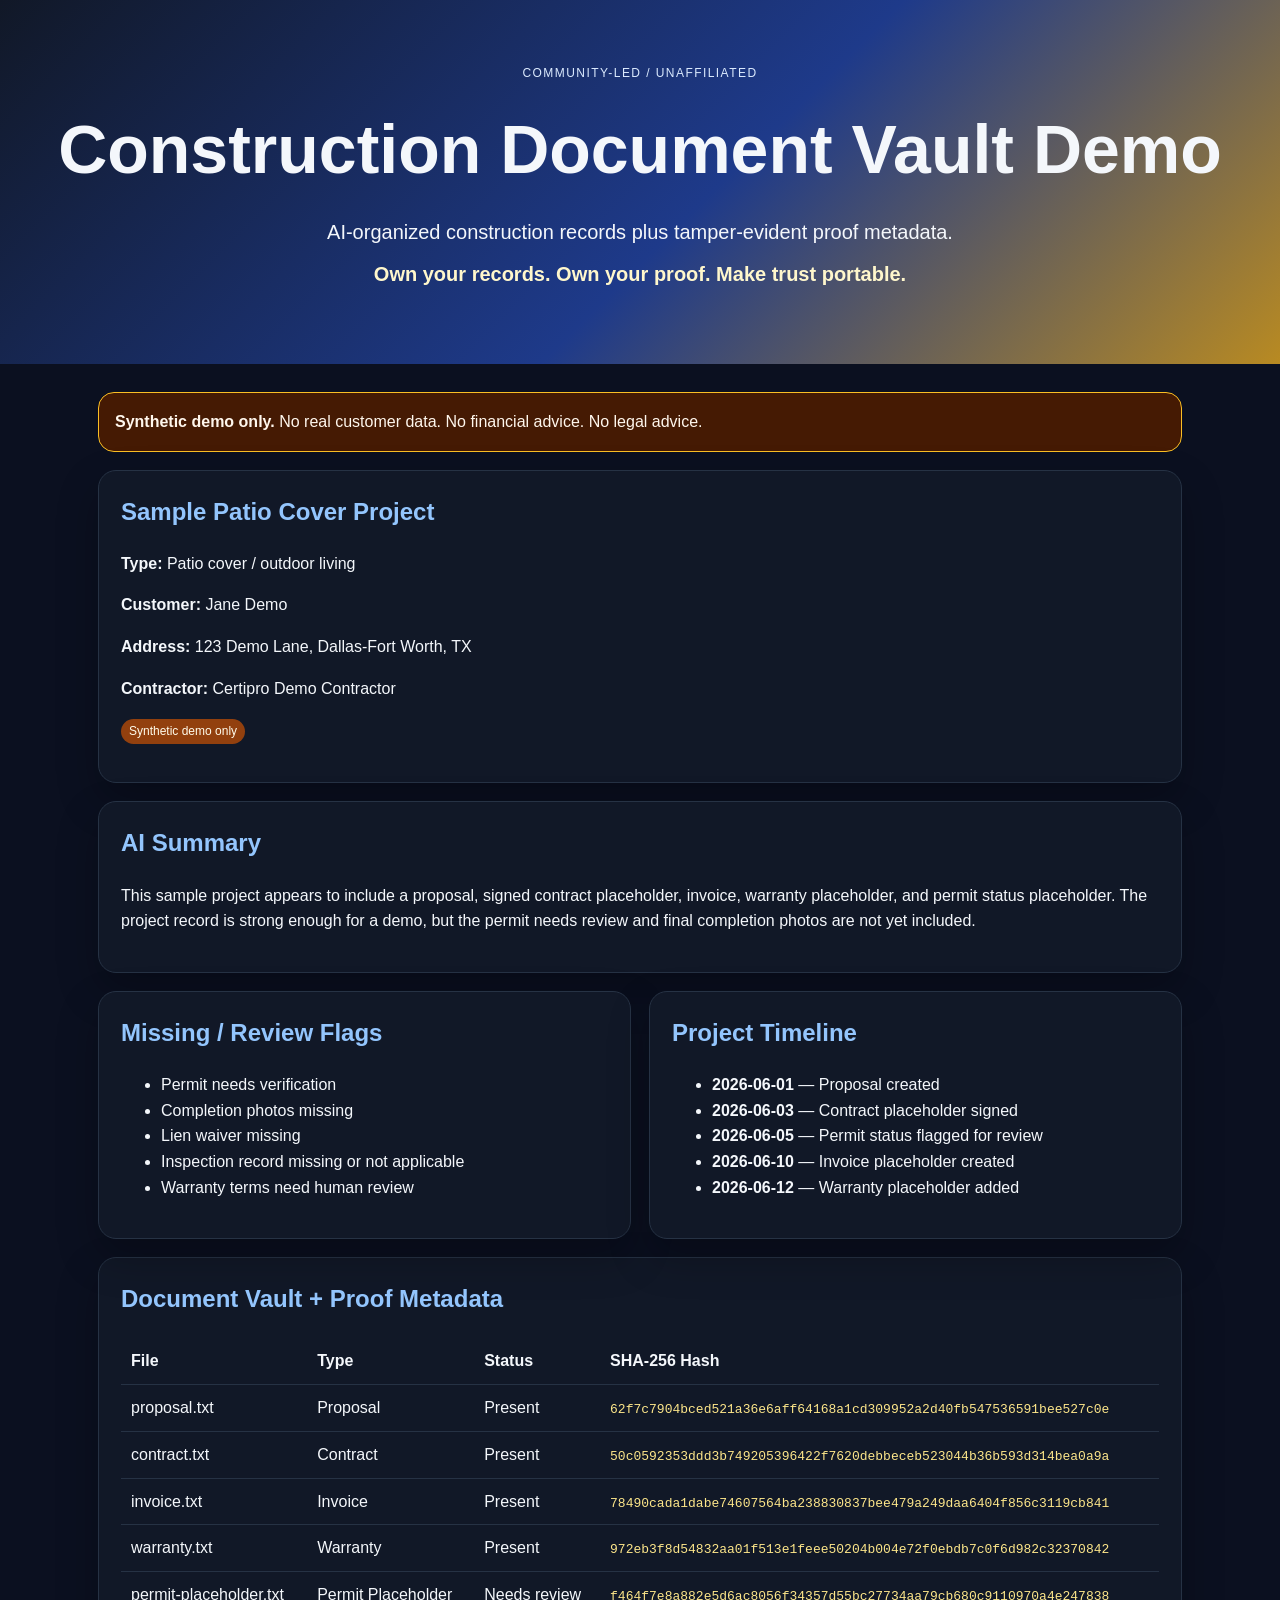
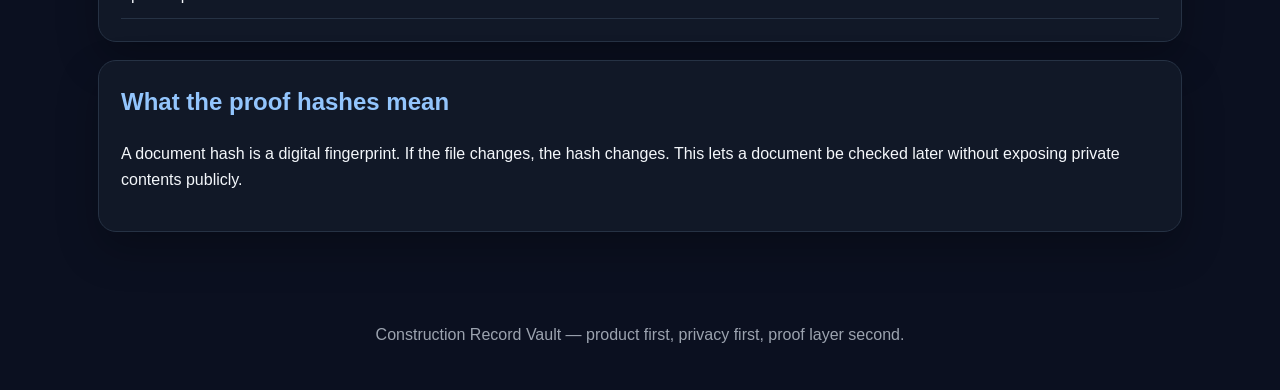
==== demo/index.html @ f5368127 "docs: publish product-first construction record vault materials" ====
<!doctype html>
<html lang="en">
<head>
  <meta charset="utf-8">
  <meta name="viewport" content="width=device-width, initial-scale=1">
  <title>Construction Record Vault Demo</title>
  <link rel="stylesheet" href="styles.css">
</head>
<body>
  <header class="hero">
    <div class="eyebrow">Community-led / unaffiliated</div>
    <h1>Construction Document Vault Demo</h1>
    <p>AI-organized construction records plus tamper-evident proof metadata.</p>
    <p class="tagline">Own your records. Own your proof. Make trust portable.</p>
  </header>

  <main>
    <section class="notice">
      <strong>Synthetic demo only.</strong> No real customer data. No financial advice. No legal advice.
    </section>

    <section class="card" id="project-profile"></section>
    <section class="card" id="ai-summary"></section>
    <section class="grid">
      <div class="card" id="missing-flags"></div>
      <div class="card" id="timeline"></div>
    </section>
    <section class="card" id="documents"></section>
    <section class="card proof-note">
      <h2>What the proof hashes mean</h2>
      <p>A document hash is a digital fingerprint. If the file changes, the hash changes. This lets a document be checked later without exposing private contents publicly.</p>
    </section>
  </main>

  <footer>
    <p>Construction Record Vault — product first, privacy first, proof layer second.</p>
  </footer>
  <script src="app.js"></script>
</body>
</html>
---- demo/styles.css ----
*{box-sizing:border-box}body{margin:0;font-family:Inter,Arial,sans-serif;background:#0b1020;color:#f4f7fb;line-height:1.6}.hero{padding:64px 24px;text-align:center;background:linear-gradient(135deg,#111827,#1e3a8a 55%,#b88a22)}.eyebrow{text-transform:uppercase;letter-spacing:.12em;font-size:12px;color:#dbeafe}.hero h1{font-size:clamp(34px,6vw,68px);margin:12px 0}.hero p{font-size:20px;max-width:850px;margin:10px auto}.tagline{font-weight:800;color:#fff7cc}main{max-width:1120px;margin:0 auto;padding:28px 18px}.notice{border:1px solid #fbbf24;background:#451a03;color:#fff7ed;padding:16px;border-radius:16px;margin-bottom:18px}.card{background:#111827;border:1px solid #263244;border-radius:18px;padding:22px;margin:18px 0;box-shadow:0 18px 40px rgba(0,0,0,.25)}.grid{display:grid;grid-template-columns:repeat(auto-fit,minmax(280px,1fr));gap:18px}.grid .card{margin:0}h2{margin-top:0;color:#93c5fd}table{width:100%;border-collapse:collapse;overflow:auto}th,td{border-bottom:1px solid #263244;padding:10px;text-align:left;vertical-align:top}code{word-break:break-all;color:#fde68a}.badge{display:inline-block;padding:3px 8px;border-radius:999px;background:#1e40af;color:#dbeafe;font-size:12px}.warn{background:#92400e;color:#fffbeb}footer{text-align:center;padding:28px;color:#9ca3af}
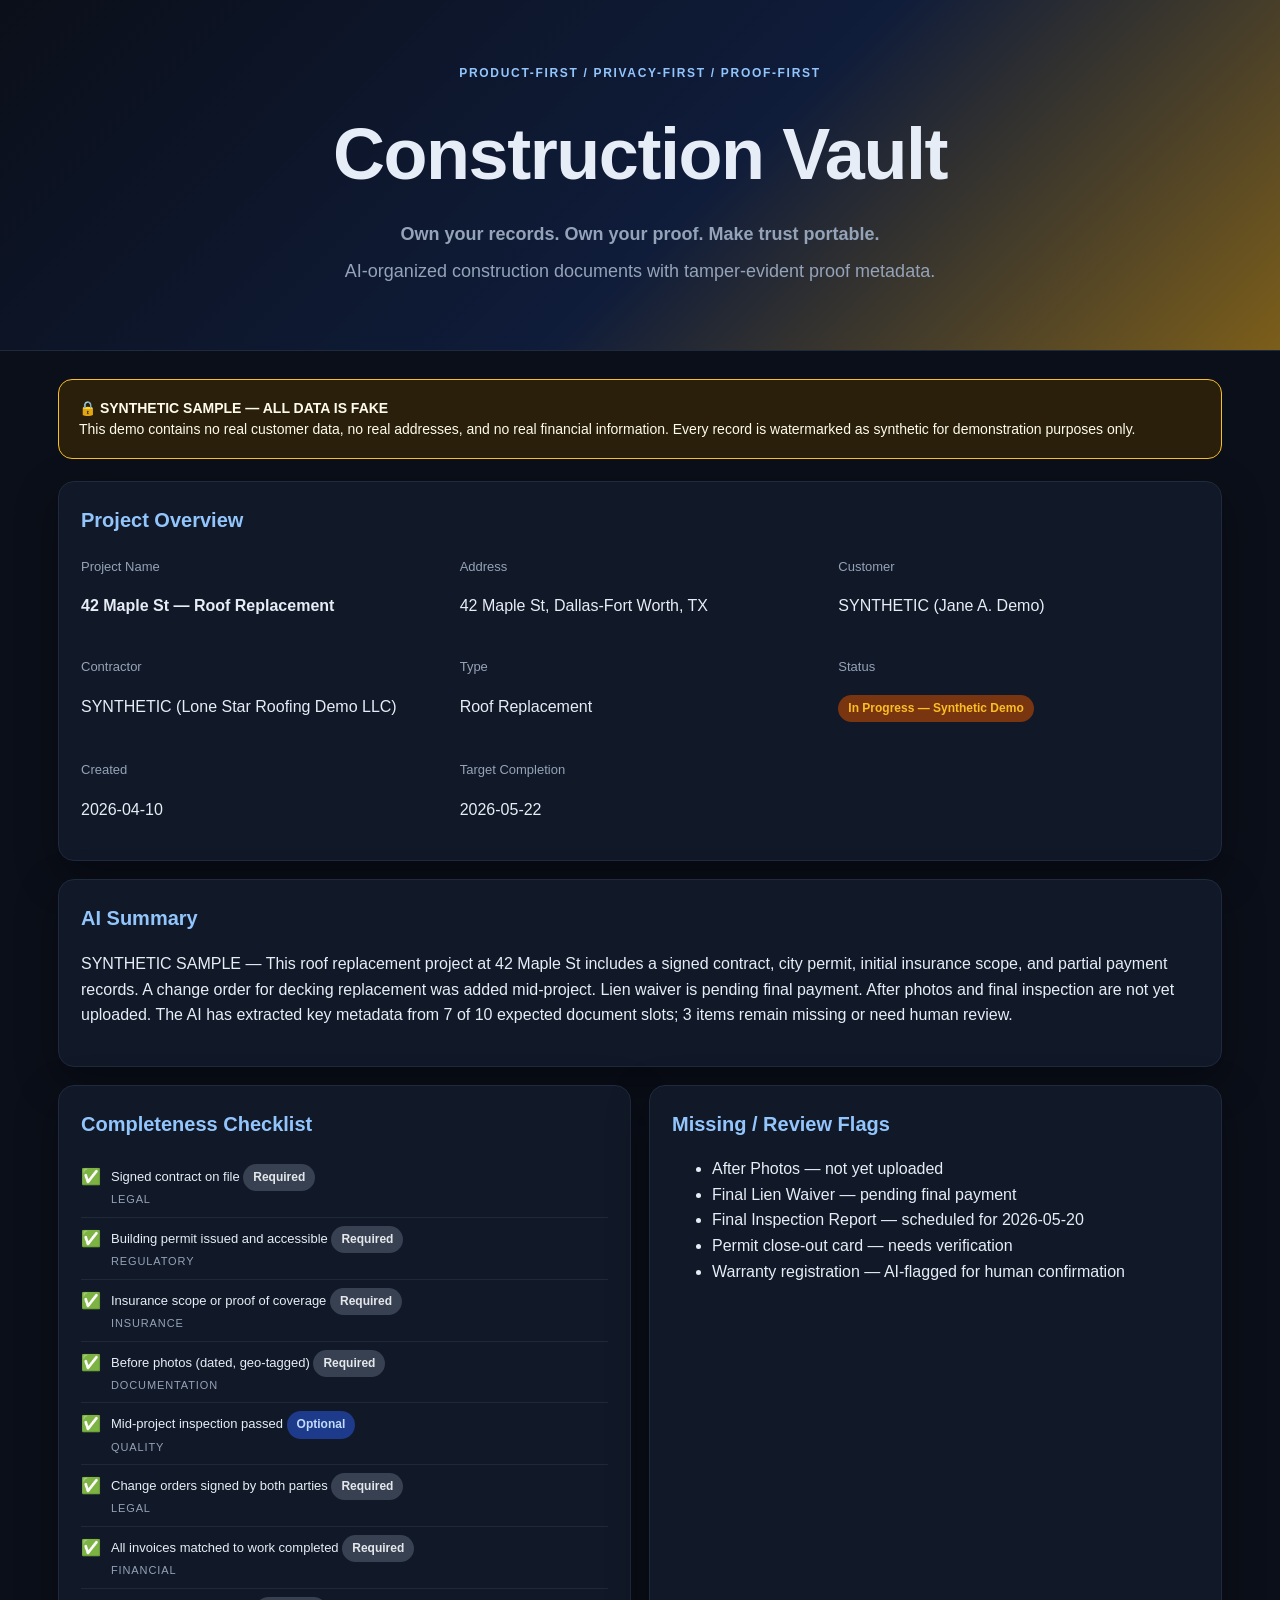
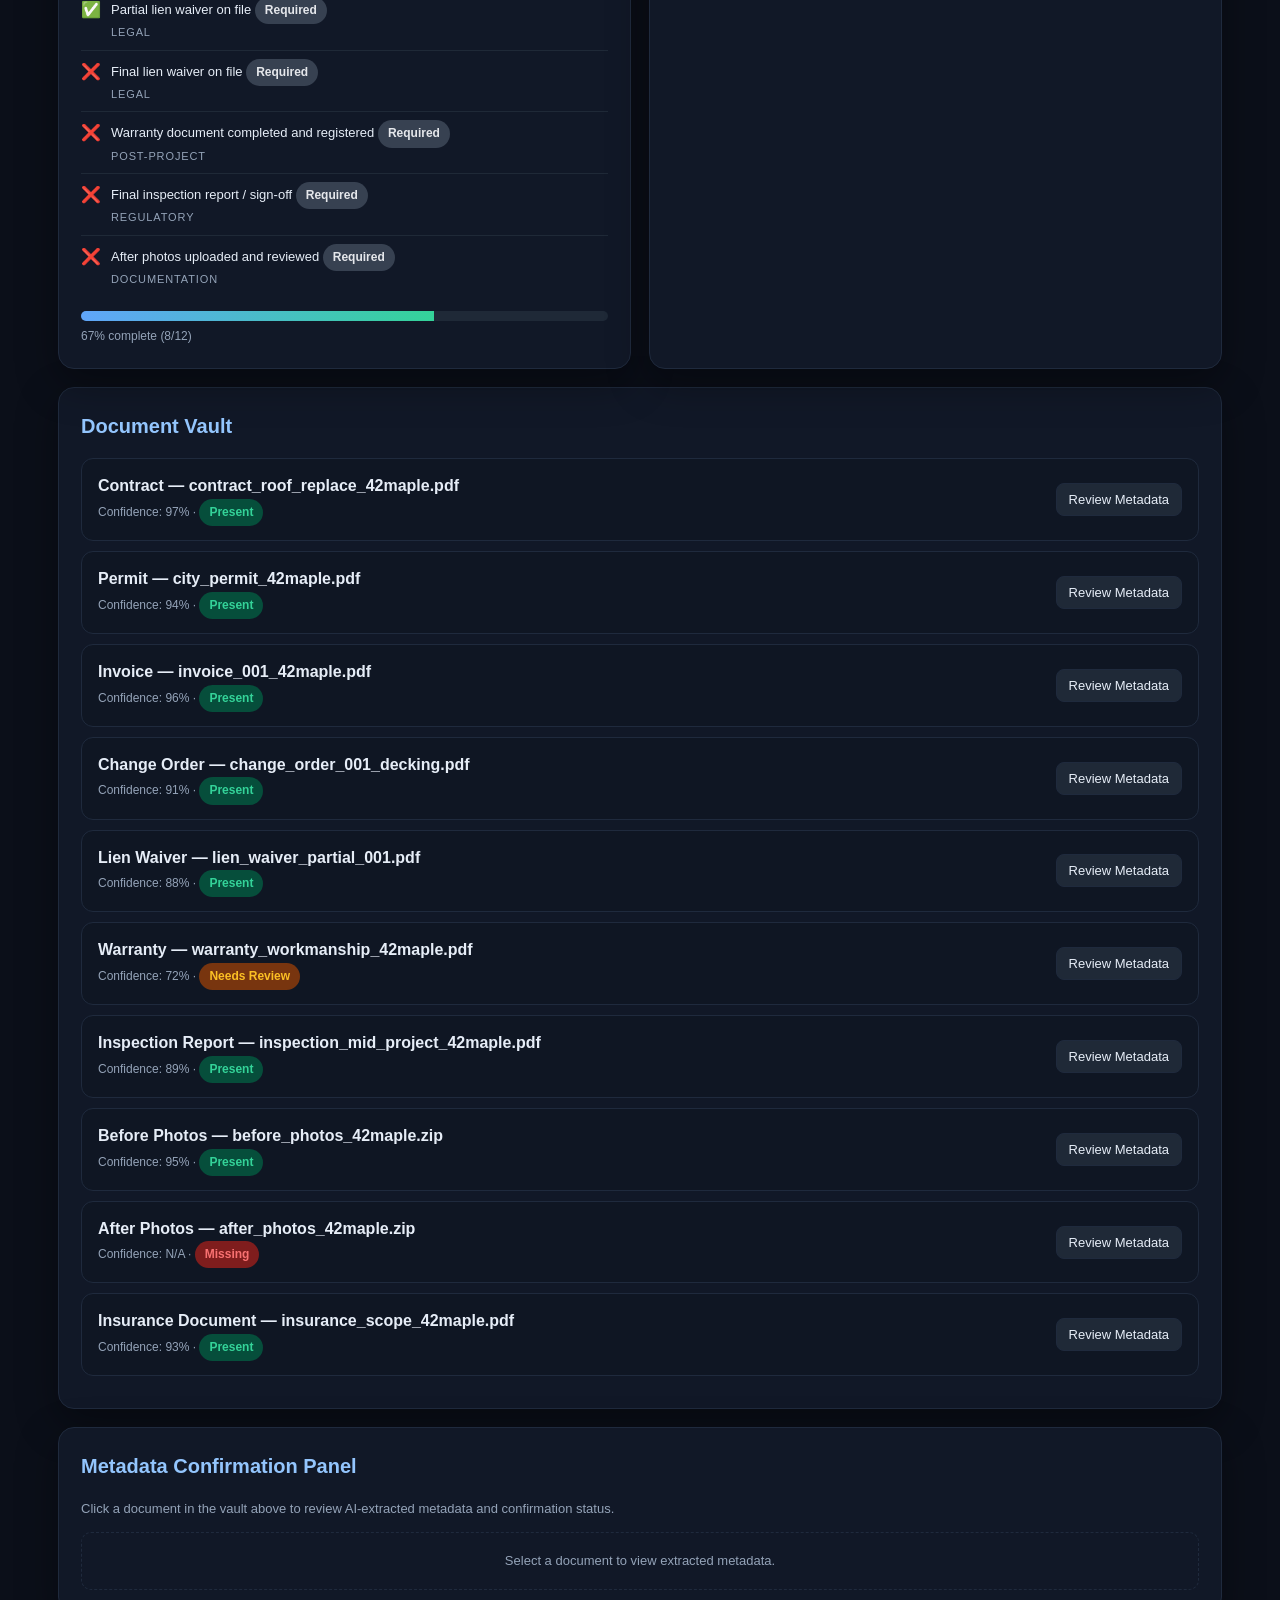
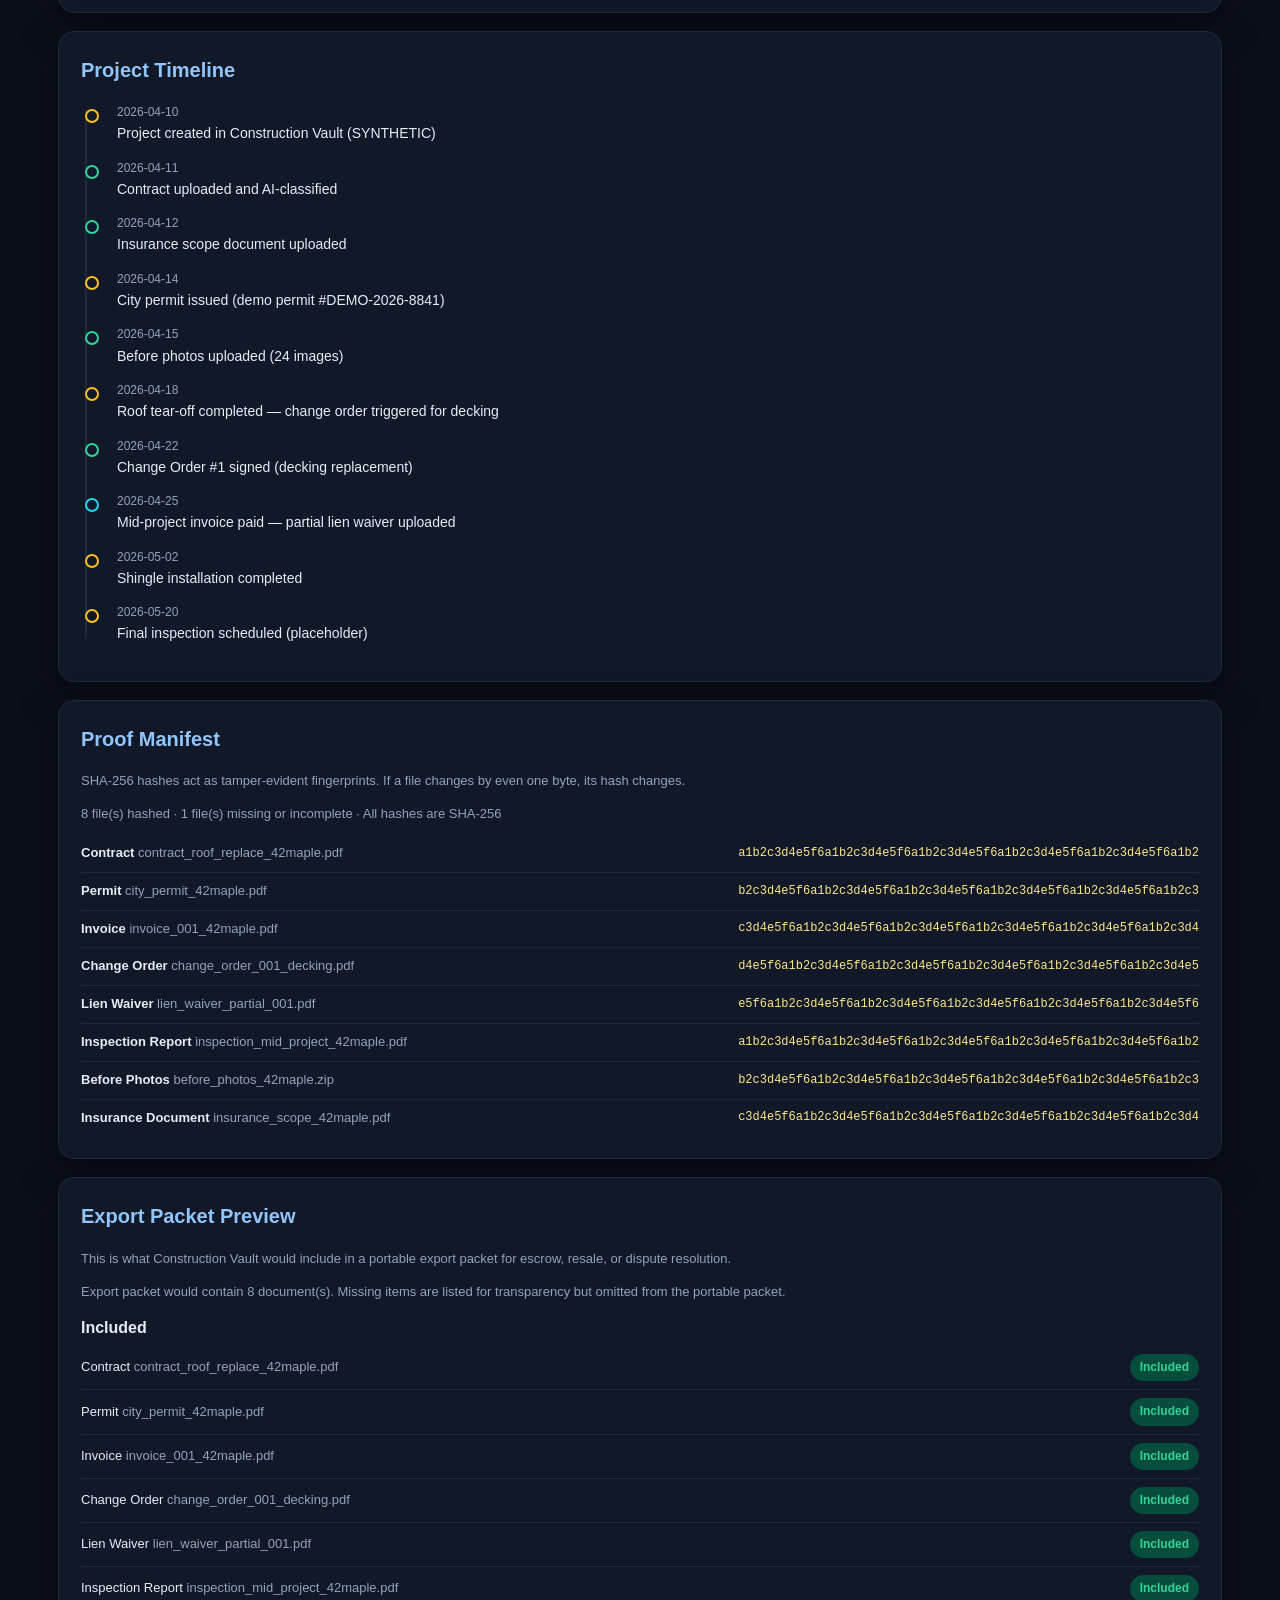
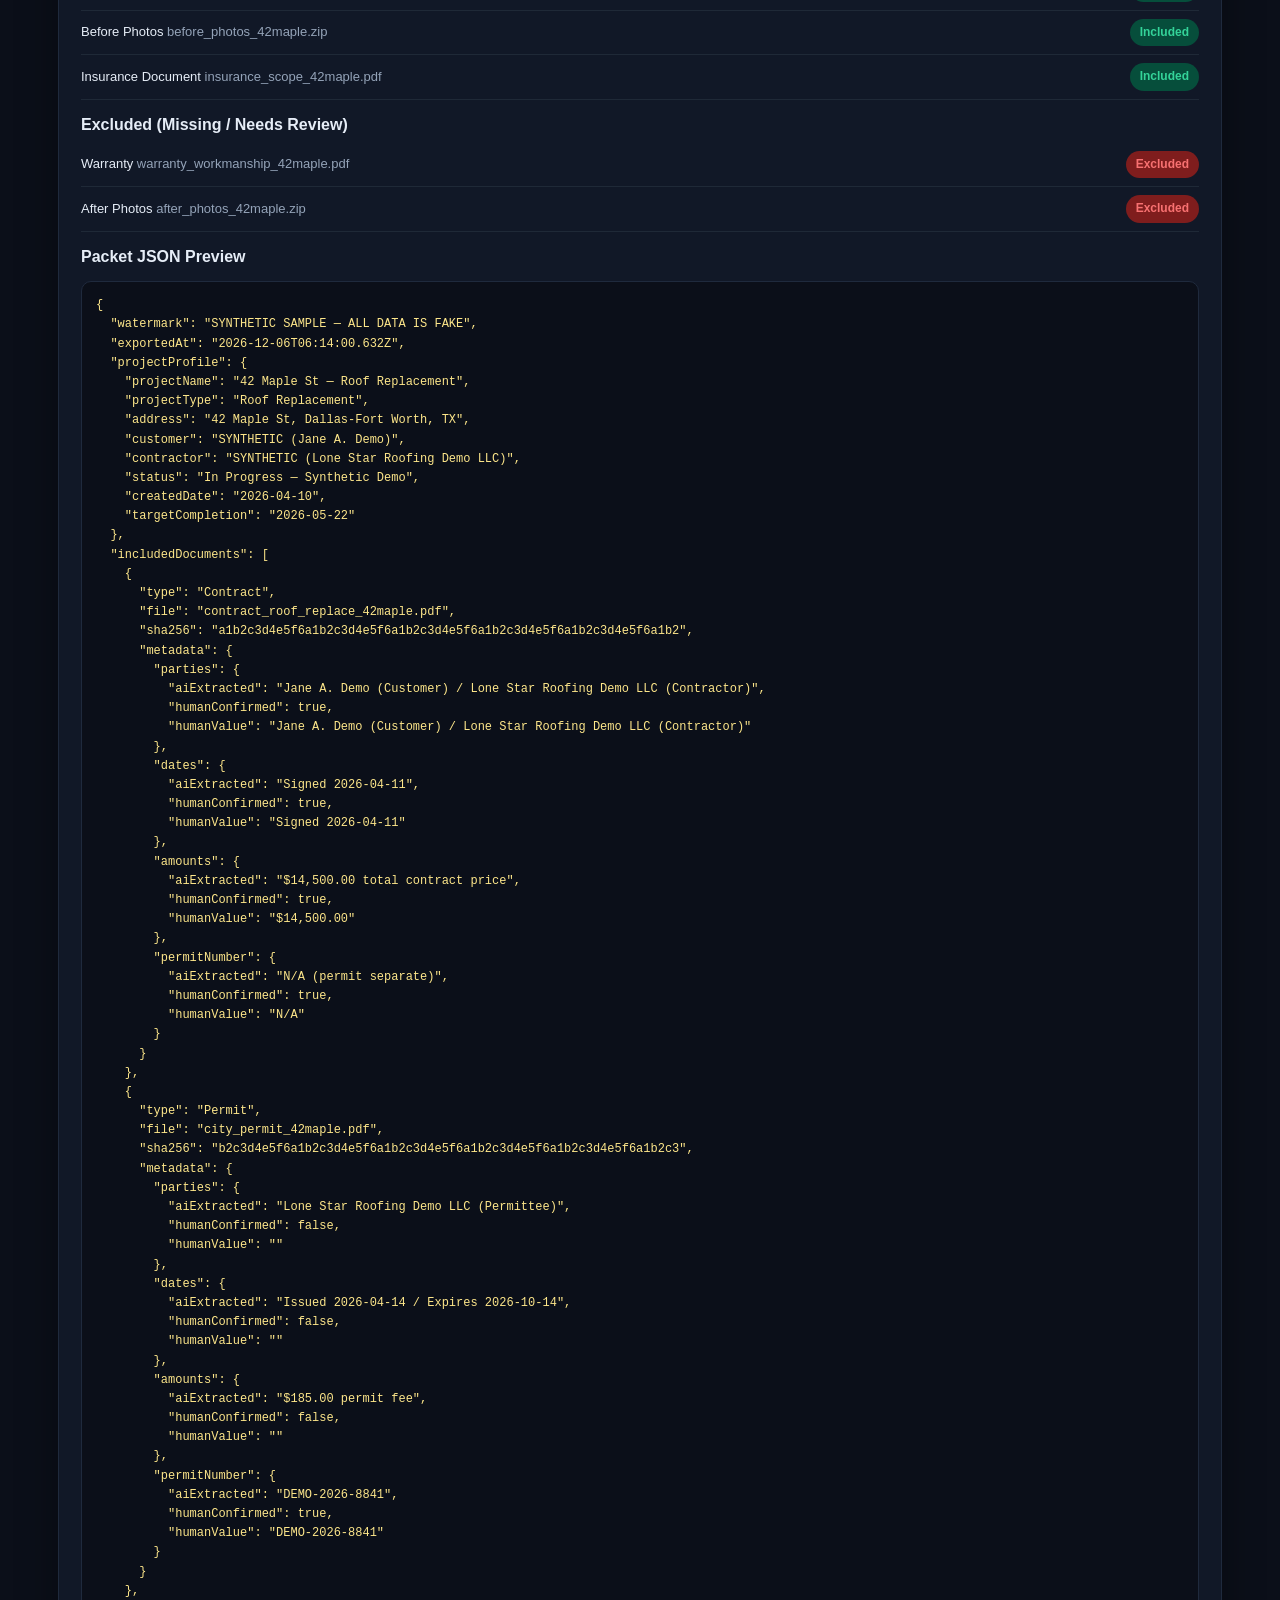
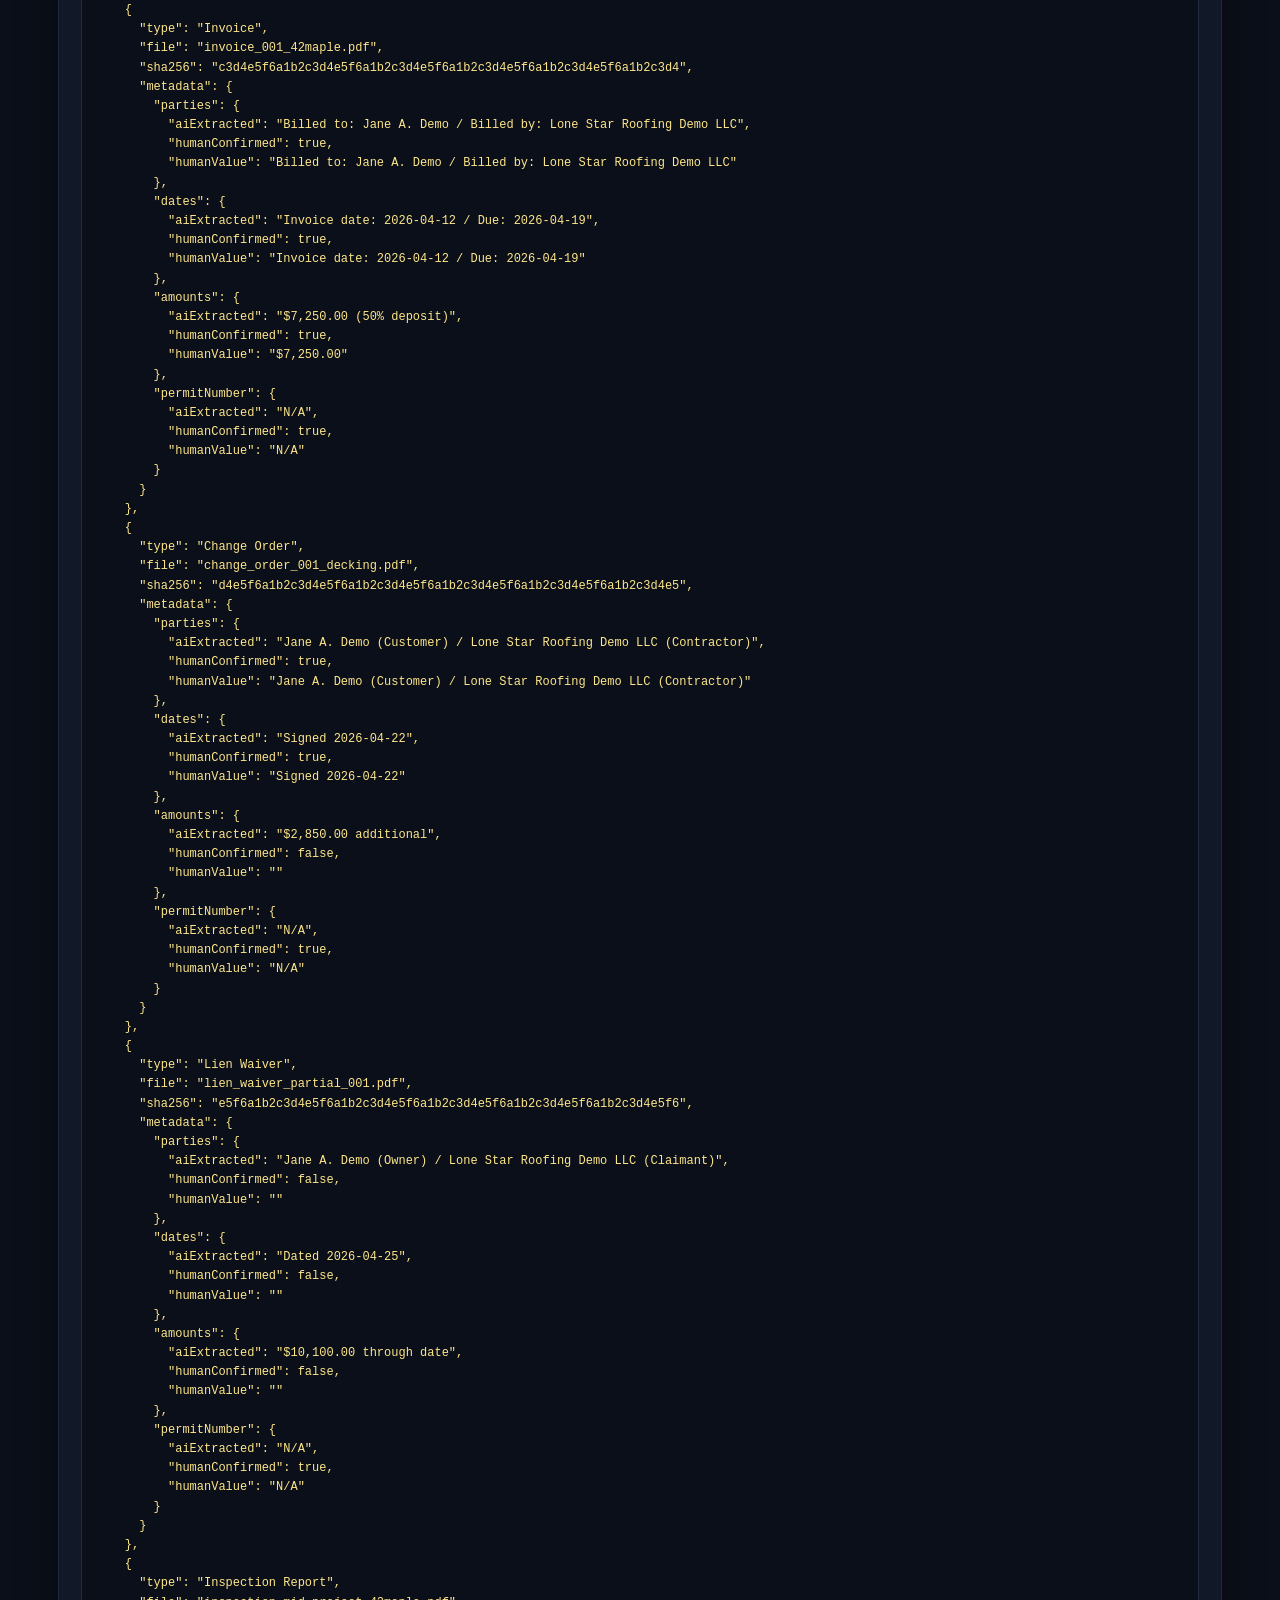
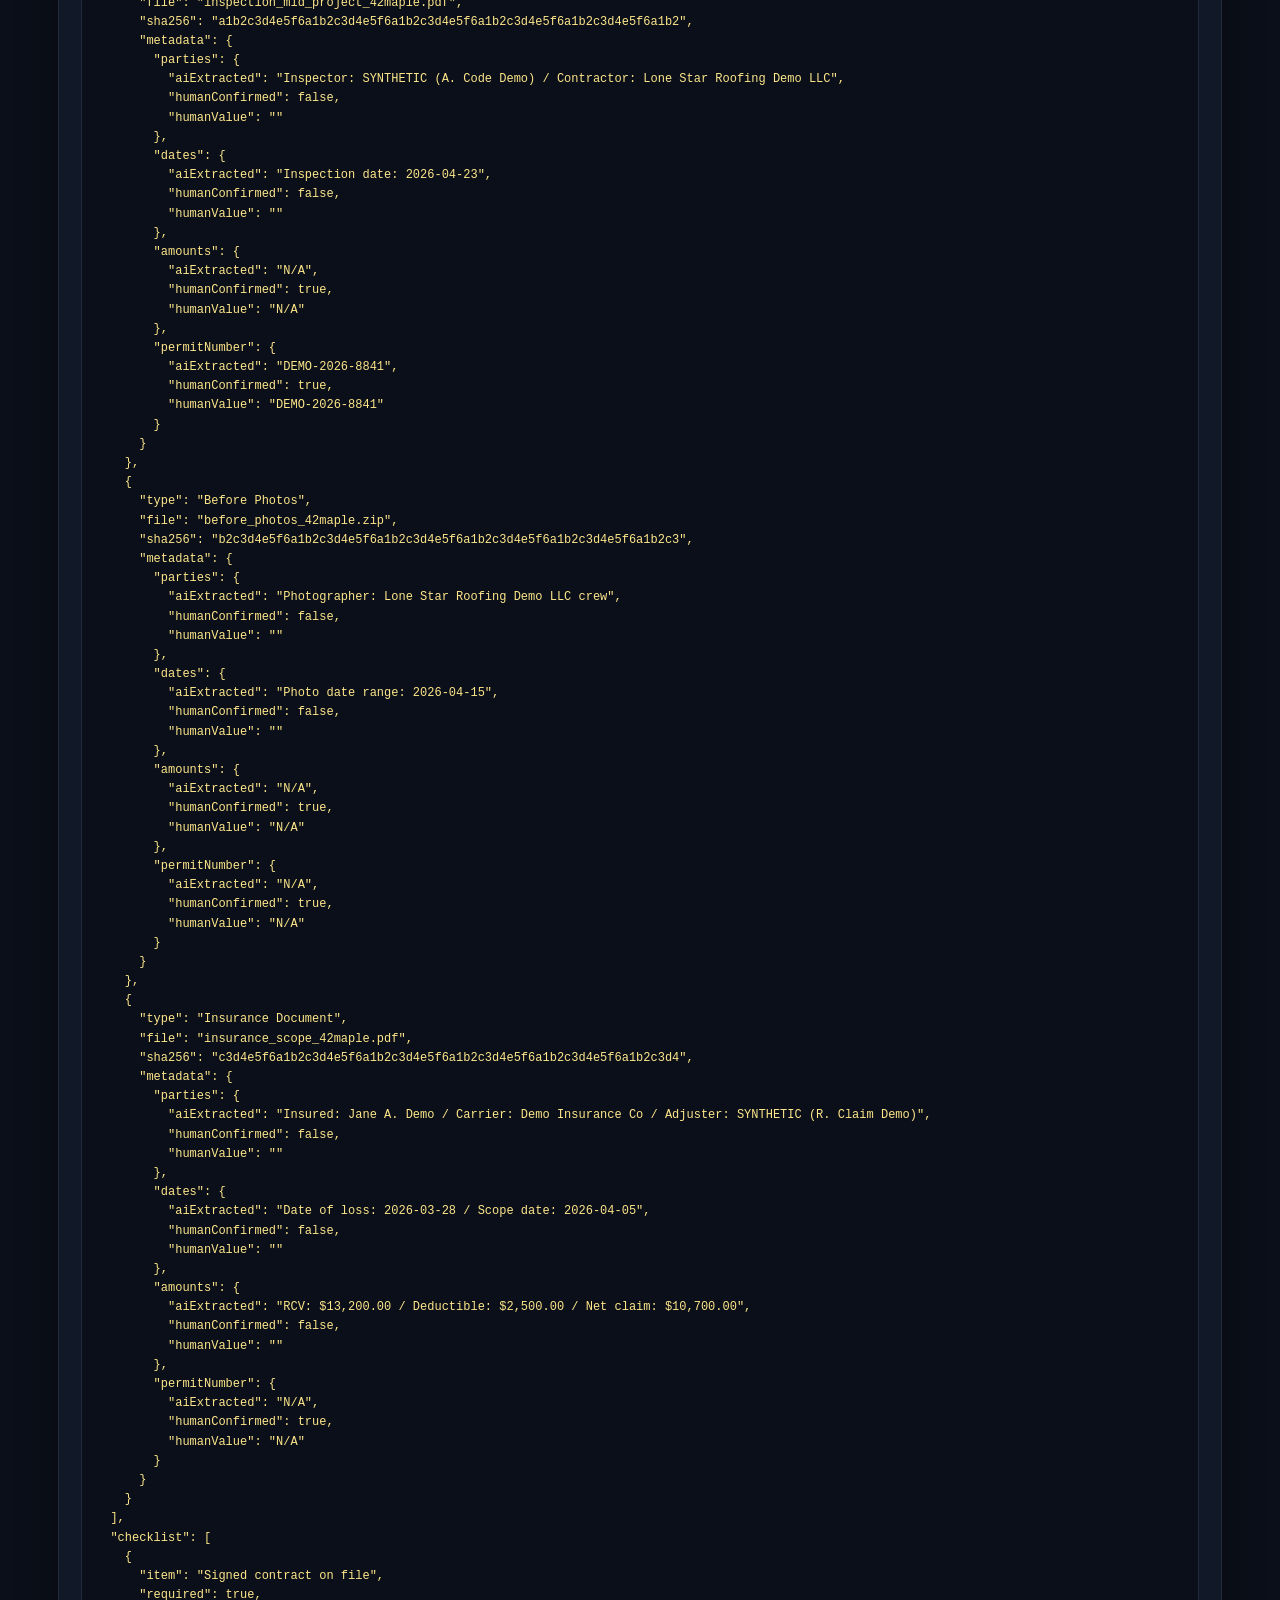
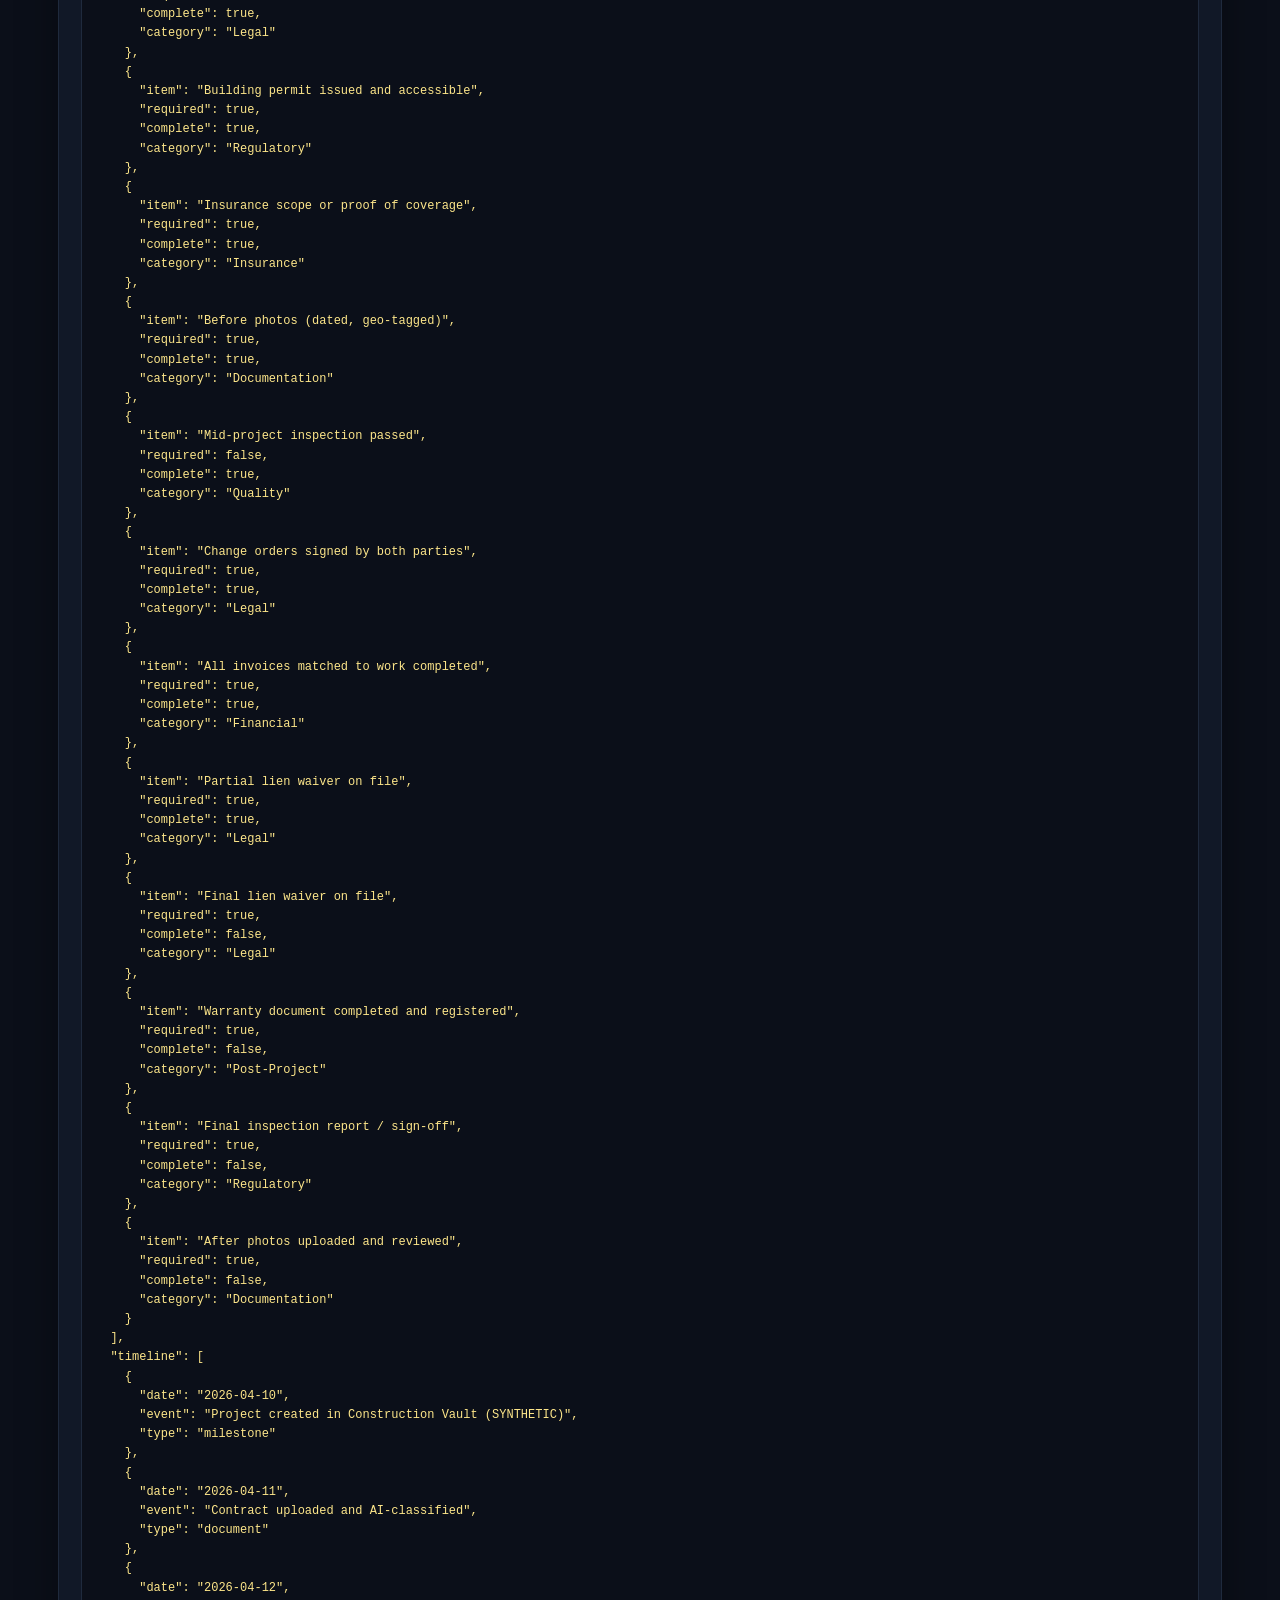
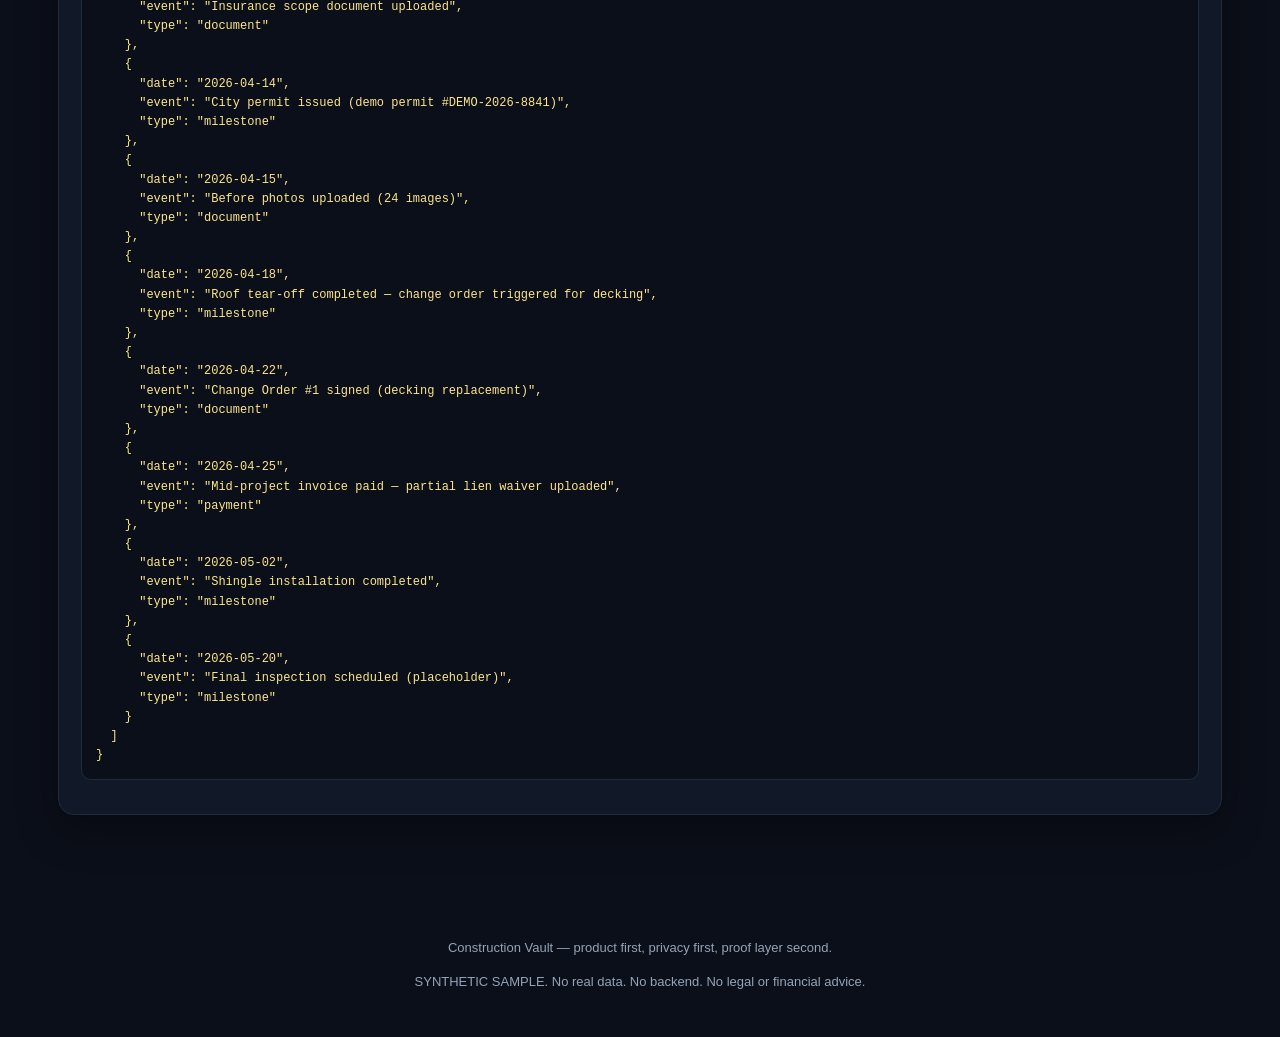
==== commit b4579e29: "feat: rebrand to Construction Vault, rebuild demo + website - Rebrand from Construction Record Vault" ====
--- a/demo/index.html
+++ b/demo/index.html
@@ -3,37 +3,75 @@
 <head>
   <meta charset="utf-8">
   <meta name="viewport" content="width=device-width, initial-scale=1">
-  <title>Construction Record Vault Demo</title>
+  <title>Construction Vault Demo</title>
   <link rel="stylesheet" href="styles.css">
 </head>
 <body>
   <header class="hero">
-    <div class="eyebrow">Community-led / unaffiliated</div>
-    <h1>Construction Document Vault Demo</h1>
-    <p>AI-organized construction records plus tamper-evident proof metadata.</p>
+    <div class="eyebrow">Product-first / privacy-first / proof-first</div>
+    <h1>Construction Vault</h1>
     <p class="tagline">Own your records. Own your proof. Make trust portable.</p>
+    <p>AI-organized construction documents with tamper-evident proof metadata.</p>
   </header>
 
   <main>
-    <section class="notice">
-      <strong>Synthetic demo only.</strong> No real customer data. No financial advice. No legal advice.
+    <section class="notice" role="alert">
+      <strong>🔒 SYNTHETIC SAMPLE — ALL DATA IS FAKE</strong><br>
+      This demo contains no real customer data, no real addresses, and no real financial information. Every record is watermarked as synthetic for demonstration purposes only.
     </section>
 
     <section class="card" id="project-profile"></section>
+
     <section class="card" id="ai-summary"></section>
+
     <section class="grid">
+      <div class="card" id="checklist">
+        <h2>Completeness Checklist</h2>
+        <div id="checklist-content"></div>
+        <div class="progress-wrap" aria-label="Checklist progress">
+          <div class="progress-track">
+            <div class="progress-fill" id="checklist-progress"></div>
+          </div>
+          <div class="progress-label" id="checklist-label">0%</div>
+        </div>
+      </div>
       <div class="card" id="missing-flags"></div>
-      <div class="card" id="timeline"></div>
     </section>
-    <section class="card" id="documents"></section>
-    <section class="card proof-note">
-      <h2>What the proof hashes mean</h2>
-      <p>A document hash is a digital fingerprint. If the file changes, the hash changes. This lets a document be checked later without exposing private contents publicly.</p>
+
+    <section class="card" id="documents">
+      <h2>Document Vault</h2>
+      <div id="documents-content"></div>
+    </section>
+
+    <section class="card" id="metadata-panel">
+      <h2>Metadata Confirmation Panel</h2>
+      <p class="subtle">Click a document in the vault above to review AI-extracted metadata and confirmation status.</p>
+      <div id="metadata-content">
+        <div class="empty-state">Select a document to view extracted metadata.</div>
+      </div>
+    </section>
+
+    <section class="card" id="timeline">
+      <h2>Project Timeline</h2>
+      <div id="timeline-content"></div>
+    </section>
+
+    <section class="card" id="proof-manifest">
+      <h2>Proof Manifest</h2>
+      <p class="subtle">SHA-256 hashes act as tamper-evident fingerprints. If a file changes by even one byte, its hash changes.</p>
+      <div id="manifest-content"></div>
+    </section>
+
+    <section class="card" id="export-preview">
+      <h2>Export Packet Preview</h2>
+      <p class="subtle">This is what Construction Vault would include in a portable export packet for escrow, resale, or dispute resolution.</p>
+      <div id="export-content"></div>
     </section>
   </main>
 
   <footer>
-    <p>Construction Record Vault — product first, privacy first, proof layer second.</p>
+    <p>Construction Vault — product first, privacy first, proof layer second.</p>
+    <p class="subtle">SYNTHETIC SAMPLE. No real data. No backend. No legal or financial advice.</p>
   </footer>
   <script src="app.js"></script>
 </body>
--- a/demo/styles.css
+++ b/demo/styles.css
@@ -1 +1,195 @@
-*{box-sizing:border-box}body{margin:0;font-family:Inter,Arial,sans-serif;background:#0b1020;color:#f4f7fb;line-height:1.6}.hero{padding:64px 24px;text-align:center;background:linear-gradient(135deg,#111827,#1e3a8a 55%,#b88a22)}.eyebrow{text-transform:uppercase;letter-spacing:.12em;font-size:12px;color:#dbeafe}.hero h1{font-size:clamp(34px,6vw,68px);margin:12px 0}.hero p{font-size:20px;max-width:850px;margin:10px auto}.tagline{font-weight:800;color:#fff7cc}main{max-width:1120px;margin:0 auto;padding:28px 18px}.notice{border:1px solid #fbbf24;background:#451a03;color:#fff7ed;padding:16px;border-radius:16px;margin-bottom:18px}.card{background:#111827;border:1px solid #263244;border-radius:18px;padding:22px;margin:18px 0;box-shadow:0 18px 40px rgba(0,0,0,.25)}.grid{display:grid;grid-template-columns:repeat(auto-fit,minmax(280px,1fr));gap:18px}.grid .card{margin:0}h2{margin-top:0;color:#93c5fd}table{width:100%;border-collapse:collapse;overflow:auto}th,td{border-bottom:1px solid #263244;padding:10px;text-align:left;vertical-align:top}code{word-break:break-all;color:#fde68a}.badge{display:inline-block;padding:3px 8px;border-radius:999px;background:#1e40af;color:#dbeafe;font-size:12px}.warn{background:#92400e;color:#fffbeb}footer{text-align:center;padding:28px;color:#9ca3af}
+/* Construction Vault Demo Styles — Dark Theme */
+
+:root {
+  --bg: #0b0f19;
+  --surface: #111827;
+  --surface-2: #0f1623;
+  --border: #1f2a3d;
+  --text: #e6edf7;
+  --text-secondary: #94a3b8;
+  --accent: #60a5fa;
+  --accent-2: #93c5fd;
+  --success: #34d399;
+  --warning: #fbbf24;
+  --danger: #f87171;
+  --info: #22d3ee;
+  --gold: #fbbf24;
+}
+
+*{box-sizing:border-box}
+html{scroll-behavior:smooth}
+body{
+  margin:0;
+  font-family:Inter,Segoe UI,Roboto,Helvetica,Arial,sans-serif;
+  background:var(--bg);
+  color:var(--text);
+  line-height:1.6;
+}
+
+.hero{
+  padding:64px 24px 56px;
+  text-align:center;
+  background:linear-gradient(135deg,#0b0f19,#0f1c3a 55%,#7c5e1a);
+  border-bottom:1px solid var(--border);
+}
+.eyebrow{
+  text-transform:uppercase;
+  letter-spacing:.14em;
+  font-size:12px;
+  color:var(--accent-2);
+  font-weight:600;
+}
+.hero h1{
+  font-size:clamp(36px,6vw,72px);
+  margin:14px 0 8px;
+  letter-spacing:-0.02em;
+}
+.hero p{
+  font-size:18px;
+  max-width:880px;
+  margin:8px auto;
+  color:var(--text-secondary);
+}
+.tagline{
+  font-weight:800;
+  color:#fff;
+  font-size:20px;
+}
+
+main{
+  max-width:1200px;
+  margin:0 auto;
+  padding:28px 18px 60px;
+}
+
+.notice{
+  border:1px solid var(--warning);
+  background:#2a1f0b;
+  color:#fffbeb;
+  padding:18px 20px;
+  border-radius:14px;
+  margin-bottom:22px;
+  font-size:14px;
+  line-height:1.5;
+}
+
+.card{
+  background:var(--surface);
+  border:1px solid var(--border);
+  border-radius:16px;
+  padding:22px;
+  margin:18px 0;
+  box-shadow:0 14px 40px rgba(0,0,0,.35);
+}
+
+.grid{
+  display:grid;
+  grid-template-columns:repeat(auto-fit,minmax(320px,1fr));
+  gap:18px;
+}
+.grid .card{margin:0}
+
+h2{margin-top:0;color:var(--accent-2);font-size:20px}
+h3{font-size:16px;color:var(--text);margin:12px 0 6px}
+.subtle{color:var(--text-secondary);font-size:13px;margin:4px 0 12px}
+
+/* Tables */
+table{width:100%;border-collapse:collapse;margin-top:8px;font-size:13px}
+th,td{border-bottom:1px solid var(--border);padding:10px;text-align:left;vertical-align:top}
+th{color:var(--accent-2);font-weight:600}
+code{word-break:break-all;color:#fde68a;font-size:12px}
+
+/* Badges */
+.badge{display:inline-block;padding:4px 10px;border-radius:999px;font-size:12px;font-weight:600;white-space:nowrap}
+.badge-present{background:#064e3b;color:var(--success)}
+.badge-missing{background:#7f1d1d;color:var(--danger)}
+.badge-review{background:#78350f;color:var(--warning)}
+.badge-ai{background:#1e3a8a;color:#bfdbfe}
+.badge-human{background:#065f46;color:#a7f3d0}
+.badge-required{background:#374151;color:#e5e7eb}
+
+/* Document rows */
+.doc-row{
+  border:1px solid var(--border);
+  border-radius:12px;
+  padding:14px 16px;
+  margin:10px 0;
+  background:var(--surface-2);
+  cursor:pointer;
+  transition:transform .08s ease, border-color .15s ease;
+}
+.doc-row:hover{border-color:#334155}
+.doc-row.active{border-color:var(--accent)}
+.doc-header{display:flex;align-items:center;justify-content:space-between;gap:12px;flex-wrap:wrap}
+.doc-title{font-weight:700;color:var(--text)}
+.doc-meta{font-size:12px;color:var(--text-secondary)}
+.doc-details{display:none;margin-top:10px;padding-top:10px;border-top:1px dashed var(--border)}
+.doc-details.open{display:block}
+
+/* Metadata panel */
+.meta-table{width:100%;margin-top:8px}
+.meta-table th,.meta-table td{padding:8px 6px;font-size:13px}
+.meta-table td:first-child{color:var(--text-secondary);width:120px}
+.ai-value{color:var(--accent)}
+.human-value{color:var(--success)}
+
+/* Timeline */
+.timeline{position:relative;padding-left:18px}
+.timeline::before{
+  content:"";
+  position:absolute;
+  left:4px;top:6px;bottom:6px;width:2px;
+  background:var(--border);
+}
+.tl-item{position:relative;margin:14px 0;padding-left:18px}
+.tl-item::before{
+  content:"";
+  position:absolute;
+  left:-14px;top:6px;
+  width:10px;height:10px;border-radius:50%;
+  background:var(--surface);
+  border:2px solid var(--accent);
+}
+.tl-item.milestone::before{border-color:var(--gold)}
+.tl-item.document::before{border-color:var(--success)}
+.tl-item.payment::before{border-color:var(--info)}
+.tl-date{font-size:12px;color:var(--text-secondary)}
+.tl-event{font-size:14px}
+
+/* Progress bar */
+.progress-wrap{margin-top:14px}
+.progress-track{height:10px;background:#1f2937;border-radius:999px;overflow:hidden}
+.progress-fill{height:100%;background:linear-gradient(90deg,var(--accent),var(--success));width:0%;transition:width .5s ease}
+.progress-label{font-size:12px;color:var(--text-secondary);margin-top:6px}
+
+/* Checklist */
+.checklist-item{display:flex;align-items:flex-start;gap:10px;padding:8px 0;border-bottom:1px solid #1f2937}
+.checklist-item:last-child{border-bottom:none}
+.checklist-check{font-size:16px;width:20px;text-align:center}
+.checklist-text{flex:1;font-size:13px}
+.checklist-cat{font-size:11px;color:var(--text-secondary);text-transform:uppercase;letter-spacing:.08em}
+
+/* Manifest / Export */
+.manifest-row{display:flex;align-items:center;justify-content:space-between;gap:12px;padding:8px 0;border-bottom:1px solid #1f2937;font-size:13px}
+.manifest-row:last-child{border-bottom:none}
+
+/* Empty state */
+.empty-state{color:var(--text-secondary);font-size:13px;padding:18px;text-align:center;border:1px dashed var(--border);border-radius:10px}
+
+/* Buttons */
+.btn{
+  display:inline-flex;align-items:center;gap:6px;
+  background:#1f2937;color:var(--text);border:1px solid var(--border);
+  padding:8px 12px;border-radius:8px;font-size:13px;cursor:pointer;
+}
+.btn:hover{background:#273449}
+.btn-primary{background:var(--accent);color:#0b0f19;border:none;font-weight:700}
+.btn-primary:hover{background:#3b82f6}
+
+/* Footer */
+footer{text-align:center;padding:32px 18px;color:var(--text-secondary);font-size:13px}
+
+@media (max-width: 640px){
+  .hero{padding:40px 16px}
+  .doc-header{flex-direction:column;align-items:flex-start}
+}
